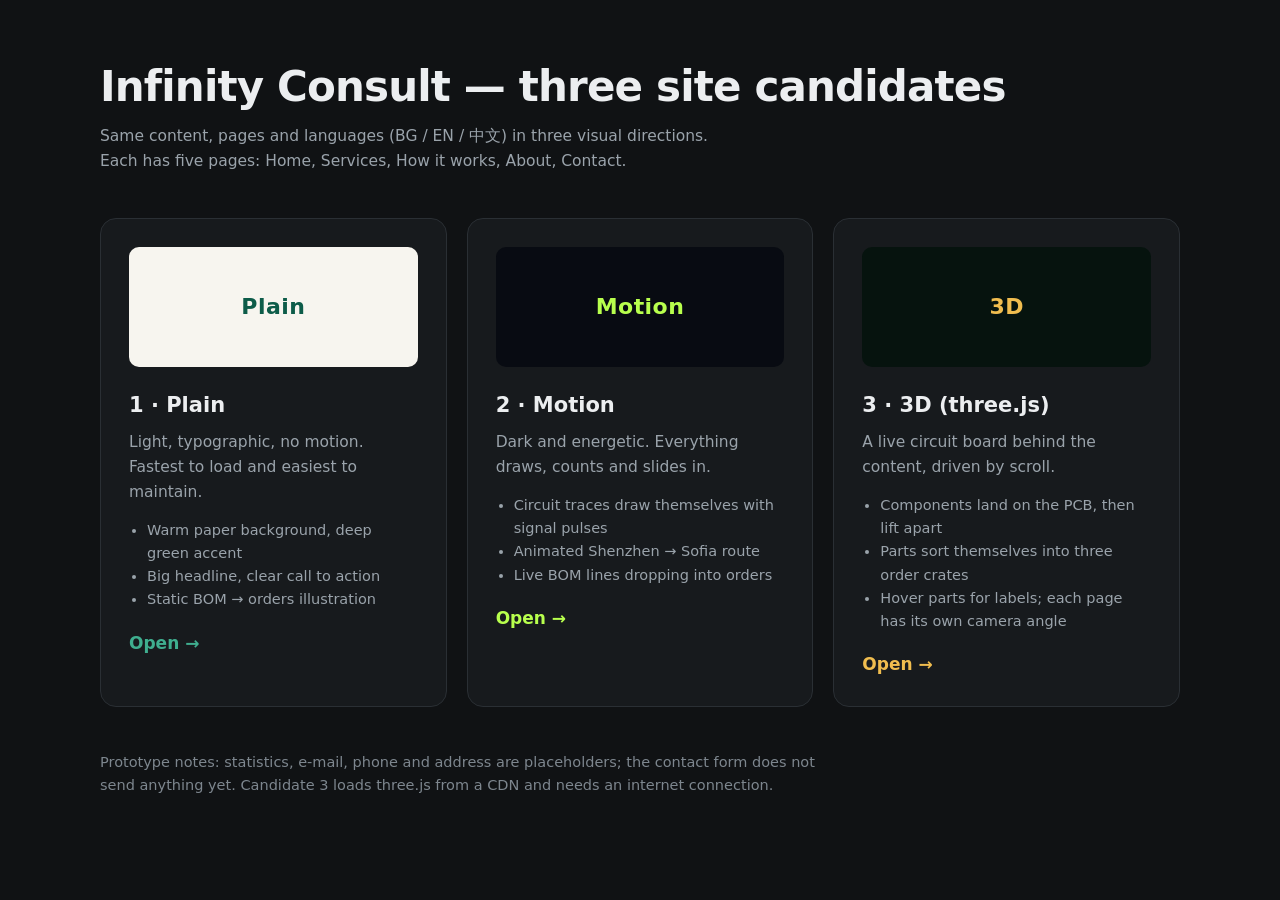
==== index.html @ 127d6bb7 "Infinity Consult site prototype: three candidates (plain, motion, three.js) with BG/EN/ZH Co-Authore" ====
<!doctype html>
<html lang="en">
<head>
<meta charset="utf-8">
<meta name="viewport" content="width=device-width, initial-scale=1">
<title>Infinity Consult — site candidates</title>
<style>
*{box-sizing:border-box;margin:0}
body{font:17px/1.6 system-ui,"Segoe UI",sans-serif;background:#101214;color:#eceef0;padding:64px 24px}
main{max-width:1080px;margin:0 auto}
h1{font-size:clamp(28px,4vw,42px);letter-spacing:-.02em;line-height:1.1}
.sub{color:#9aa3ab;margin:14px 0 44px;max-width:64ch}
.grid{display:grid;grid-template-columns:repeat(auto-fit,minmax(290px,1fr));gap:20px}
a.c{display:block;color:inherit;text-decoration:none;border:1px solid #2a2f34;border-radius:16px;padding:28px;background:#171a1d;transition:transform .2s,border-color .2s}
a.c:hover{transform:translateY(-4px);border-color:var(--c)}
.sw{height:120px;border-radius:10px;margin-bottom:22px;background:var(--bgc);display:grid;place-items:center;color:var(--c);font-weight:700;font-size:22px;letter-spacing:.02em}
h2{font-size:21px;margin-bottom:8px}
p{color:#9aa3ab;font-size:15.5px}
ul{margin:14px 0 0;padding-left:18px;color:#9aa3ab;font-size:14.5px}
.go{display:inline-block;margin-top:18px;color:var(--c);font-weight:600}
.note{margin-top:44px;font-size:14.5px;color:#7d868e;max-width:80ch}
</style>
</head>
<body>
<main>
  <h1>Infinity Consult — three site candidates</h1>
  <p class="sub">Same content, pages and languages (BG / EN / 中文) in three visual directions. Each has five pages: Home, Services, How it works, About, Contact.</p>
  <div class="grid">
    <a class="c" href="simple/index.html" style="--c:#3fae8f;--bgc:#f7f5ef"><div class="sw" style="color:#0d5c49">Plain</div>
      <h2>1 · Plain</h2><p>Light, typographic, no motion. Fastest to load and easiest to maintain.</p>
      <ul><li>Warm paper background, deep green accent</li><li>Big headline, clear call to action</li><li>Static BOM → orders illustration</li></ul><span class="go">Open →</span></a>
    <a class="c" href="motion/index.html" style="--c:#b8ff4d;--bgc:#080b12"><div class="sw">Motion</div>
      <h2>2 · Motion</h2><p>Dark and energetic. Everything draws, counts and slides in.</p>
      <ul><li>Circuit traces draw themselves with signal pulses</li><li>Animated Shenzhen → Sofia route</li><li>Live BOM lines dropping into orders</li></ul><span class="go">Open →</span></a>
    <a class="c" href="three/index.html" style="--c:#f0bd4f;--bgc:#06130e"><div class="sw">3D</div>
      <h2>3 · 3D (three.js)</h2><p>A live circuit board behind the content, driven by scroll.</p>
      <ul><li>Components land on the PCB, then lift apart</li><li>Parts sort themselves into three order crates</li><li>Hover parts for labels; each page has its own camera angle</li></ul><span class="go">Open →</span></a>
  </div>
  <p class="note">Prototype notes: statistics, e-mail, phone and address are placeholders; the contact form does not send anything yet. Candidate 3 loads three.js from a CDN and needs an internet connection.</p>
</main>
</body>
</html>
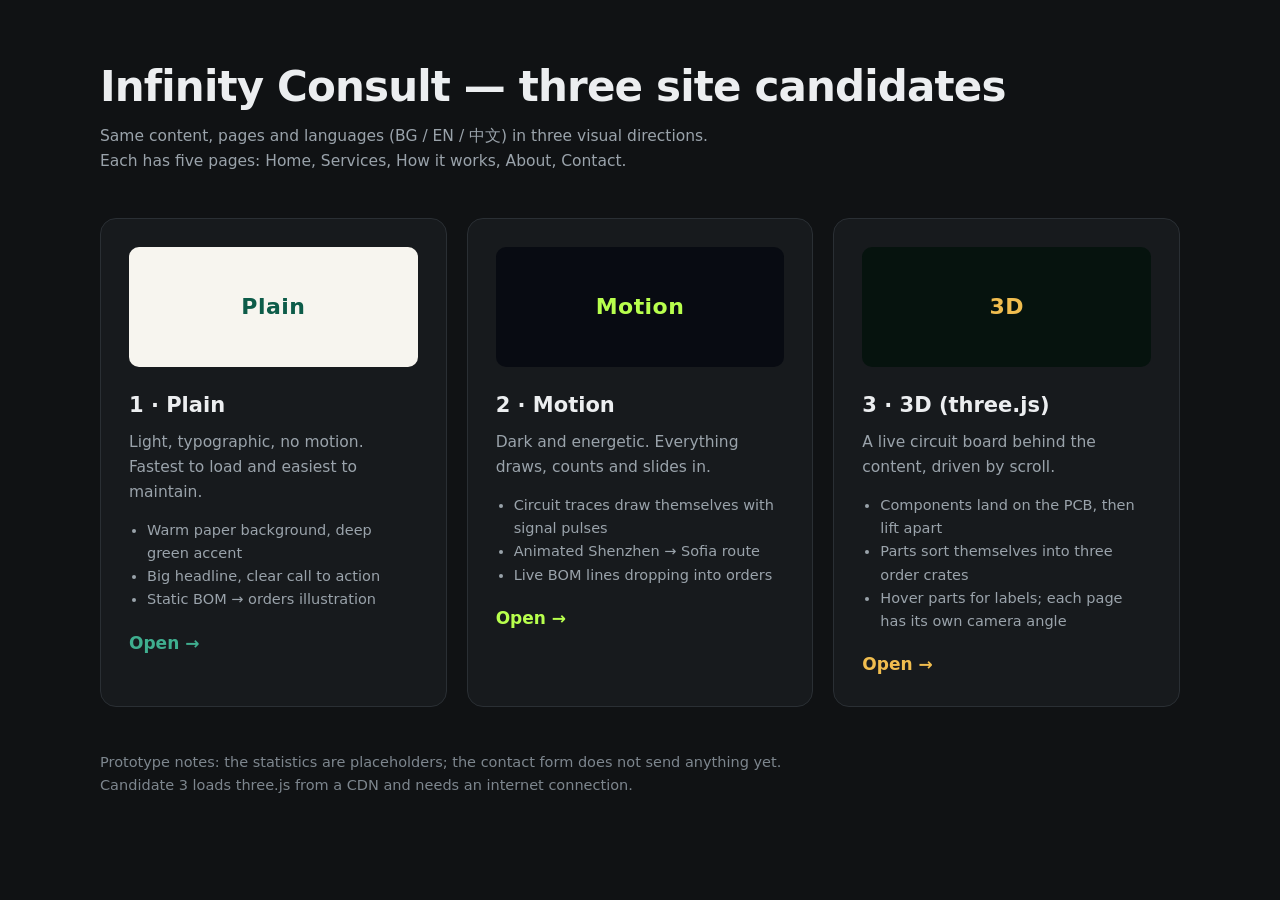
==== commit 527af9f4: "Real contact details; larger, more detailed 3D board with thinner traces Co-Authored-By: Claude Fabl" ====
--- a/index.html
+++ b/index.html
@@ -36,7 +36,7 @@
       <h2>3 · 3D (three.js)</h2><p>A live circuit board behind the content, driven by scroll.</p>
       <ul><li>Components land on the PCB, then lift apart</li><li>Parts sort themselves into three order crates</li><li>Hover parts for labels; each page has its own camera angle</li></ul><span class="go">Open →</span></a>
   </div>
-  <p class="note">Prototype notes: statistics, e-mail, phone and address are placeholders; the contact form does not send anything yet. Candidate 3 loads three.js from a CDN and needs an internet connection.</p>
+  <p class="note">Prototype notes: the statistics are placeholders; the contact form does not send anything yet. Candidate 3 loads three.js from a CDN and needs an internet connection.</p>
 </main>
 </body>
 </html>
